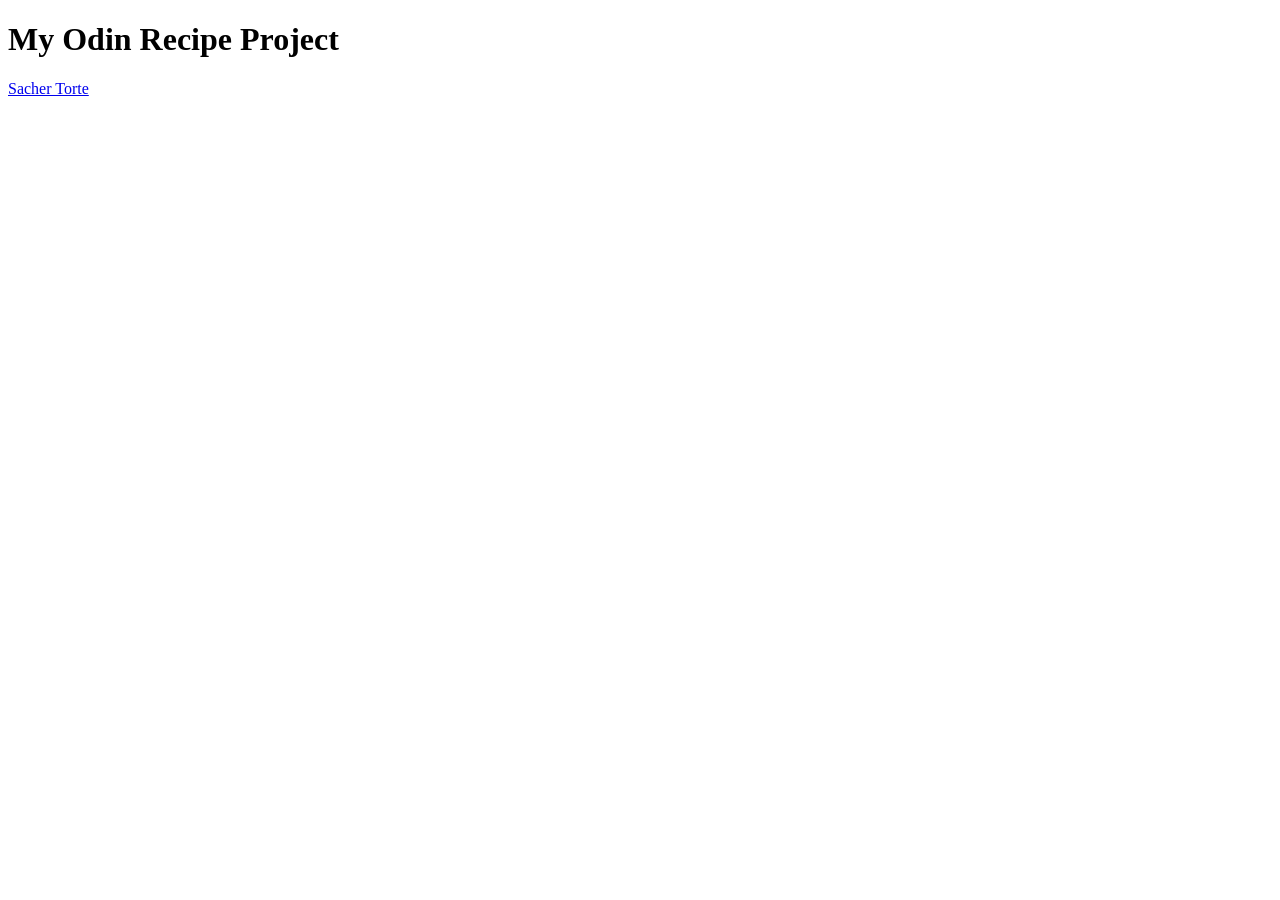
==== index.html @ 26df0b33 "Add initial structure with one recipe page" ====
<!DOCTYPE html>
<html lang="en">
<head>
    <meta charset="UTF-8">
    <title>My Recipe Project</title>
</head>

<body>
    <h1>My Odin Recipe Project</h1>

    <a href="recipes/sachertorte.html">Sacher Torte</a>
</body>
</html>
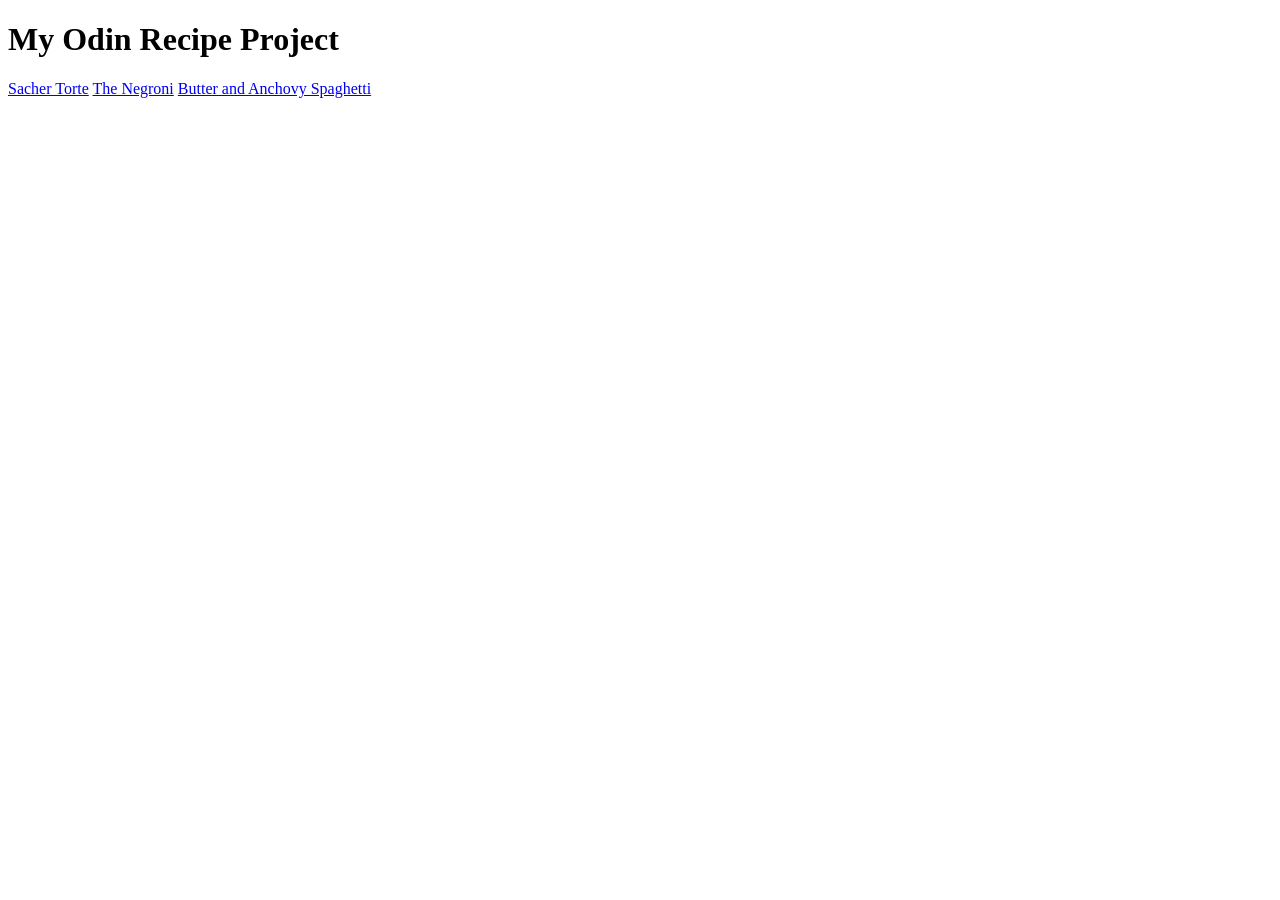
==== commit 40e84af9: "Edit index.html and Add two additional recipes" ====
--- a/index.html
+++ b/index.html
@@ -1,13 +1,18 @@
 <!DOCTYPE html>
 <html lang="en">
-<head>
-    <meta charset="UTF-8">
-    <title>My Recipe Project</title>
-</head>
+    
+    <head>
+        <meta charset="UTF-8">
+        <title>My Recipe Project</title>
+    </head>
 
-<body>
-    <h1>My Odin Recipe Project</h1>
+    <body>
+        <h1>My Odin Recipe Project</h1>
 
-    <a href="recipes/sachertorte.html">Sacher Torte</a>
-</body>
+        <a href="recipes/sachertorte.html">Sacher Torte</a>
+        <a href="recipes/negroni.html">The Negroni</a>
+        <a href="recipes/spaghetti.html">Butter and Anchovy Spaghetti</a>
+
+    </body>
+
 </html>
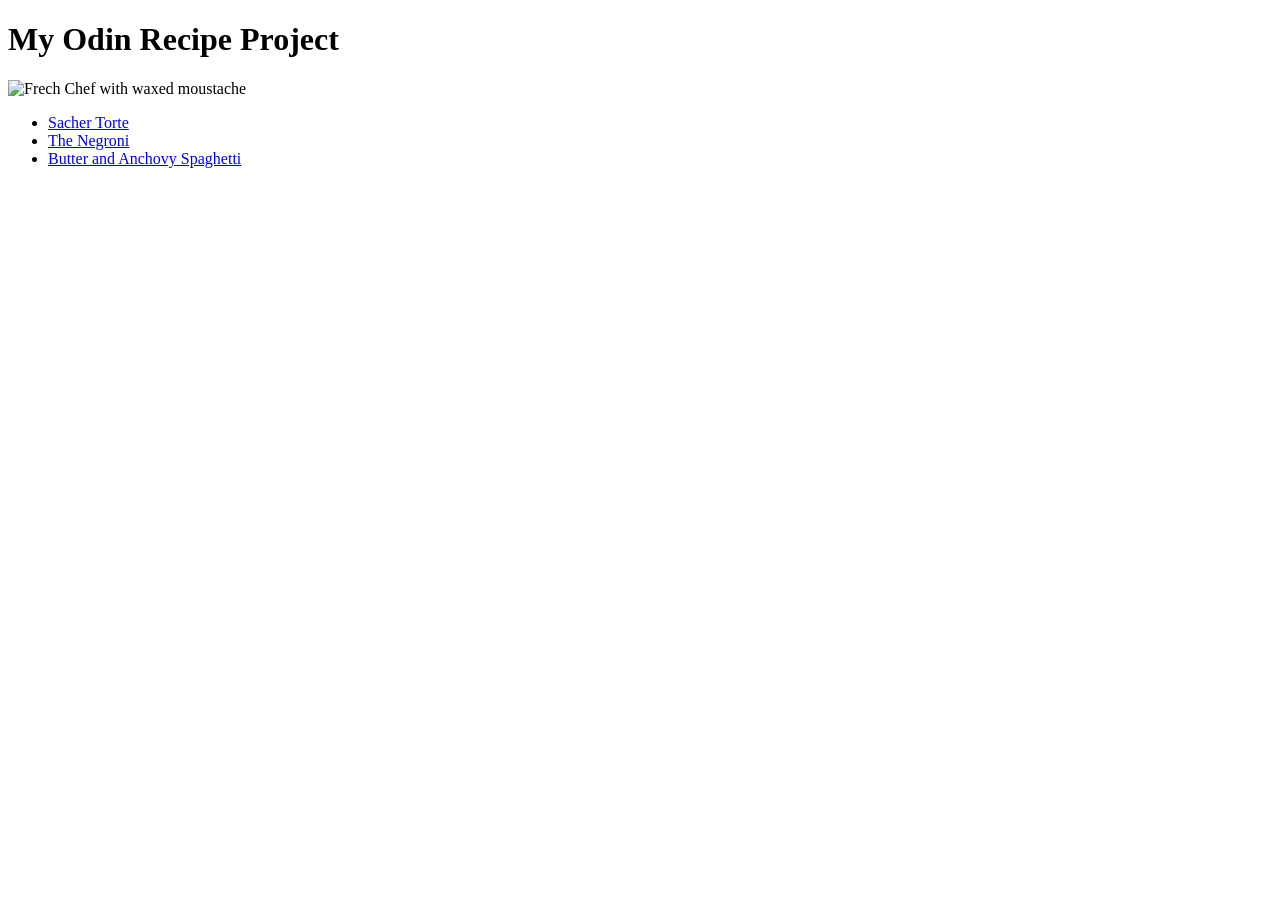
==== commit 9b1e3261: "Edit index.html into list and add complete Negroni Recipe" ====
--- a/index.html
+++ b/index.html
@@ -9,10 +9,14 @@
     <body>
         <h1>My Odin Recipe Project</h1>
 
-        <a href="recipes/sachertorte.html">Sacher Torte</a>
-        <a href="recipes/negroni.html">The Negroni</a>
-        <a href="recipes/spaghetti.html">Butter and Anchovy Spaghetti</a>
+        <img src="../odin-recipes/img/chef.jpg" alt="Frech Chef with waxed moustache">
 
+        <ul>
+            <li><a href="recipes/sachertorte.html">Sacher Torte</a></li>
+            <li><a href="recipes/negroni.html">The Negroni</a></li>
+            <li><a href="recipes/spaghetti.html">Butter and Anchovy Spaghetti</a></li>  
+        </ul>
+        
     </body>
 
 </html>
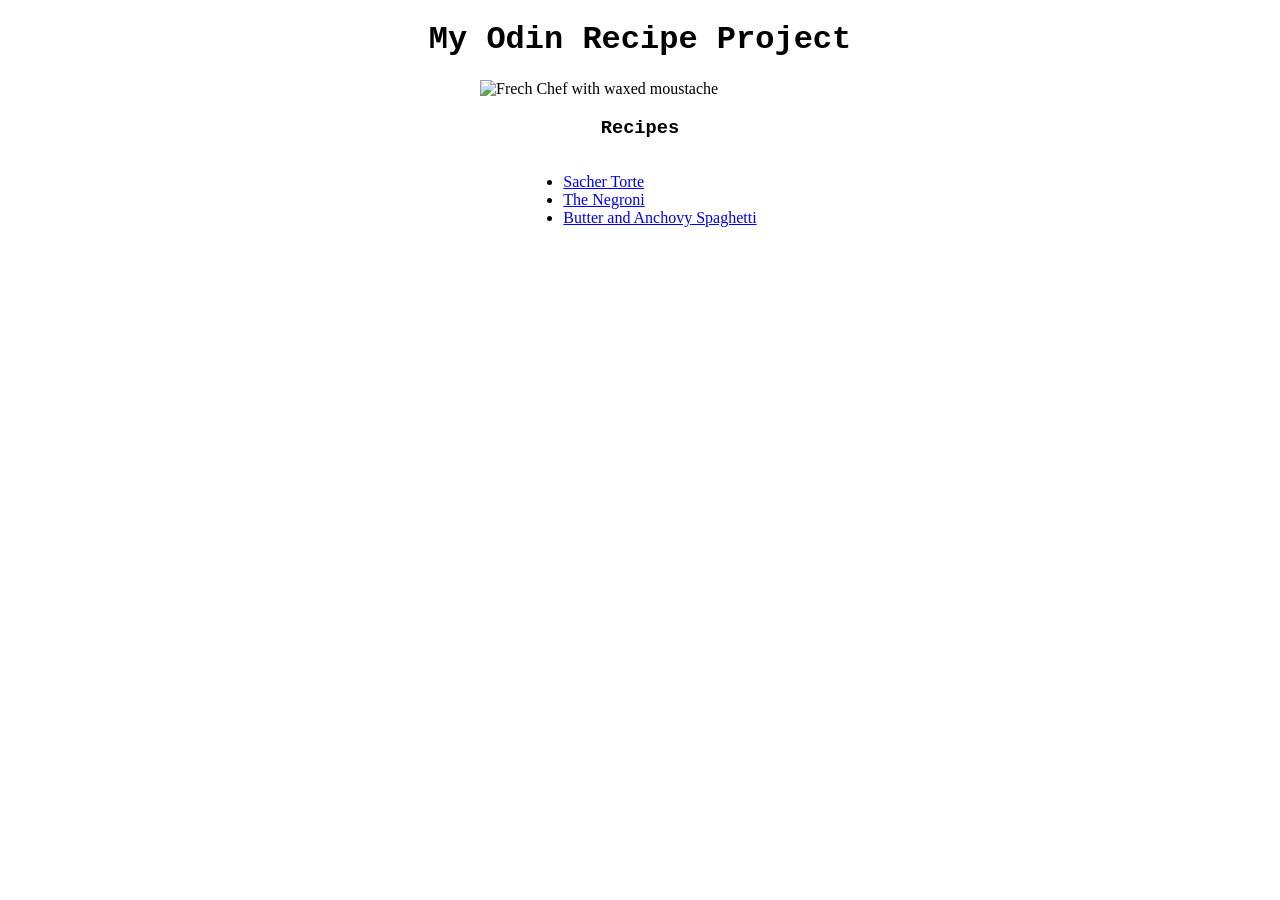
==== commit 25881b9c: "Add css to landing page" ====
--- a/index.html
+++ b/index.html
@@ -4,19 +4,23 @@
     <head>
         <meta charset="UTF-8">
         <title>My Recipe Project</title>
+        <link rel="stylesheet" href="style.css">
     </head>
 
     <body>
-        <h1>My Odin Recipe Project</h1>
+        <h1 class="header">My Odin Recipe Project</h1>
 
-        <img src="../odin-recipes/img/chef.jpg" alt="Frech Chef with waxed moustache">
+        <img class="image" src="../odin-recipes/img/chef.jpg" alt="Frech Chef with waxed moustache">
 
-        <ul>
-            <li><a href="recipes/sachertorte.html">Sacher Torte</a></li>
-            <li><a href="recipes/negroni.html">The Negroni</a></li>
-            <li><a href="recipes/spaghetti.html">Butter and Anchovy Spaghetti</a></li>  
-        </ul>
+        <h3 class="header">Recipes</h3>
         
+        <div class="container">
+            <ul class="myUL">
+                <li><a href="recipes/sachertorte.html">Sacher Torte</a></li>
+                <li><a href="recipes/negroni.html">The Negroni</a></li>
+                <li><a href="recipes/spaghetti.html">Butter and Anchovy Spaghetti</a></li>  
+            </ul>
+        </div>
     </body>
 
 </html>
--- a/style.css
+++ b/style.css
@@ -0,0 +1,22 @@
+.header {
+    font-family: 'Courier New', Courier, monospace;
+    font-weight: bold;
+    text-align: center;
+}
+
+.image {
+    display: block;
+    margin-left: auto;
+    margin-right: auto;
+    width: 320px;
+    height: auto;
+}
+
+div.container {
+    text-align: center;
+}
+
+ul.myUL {
+    display: inline-block;
+    text-align: left;
+}
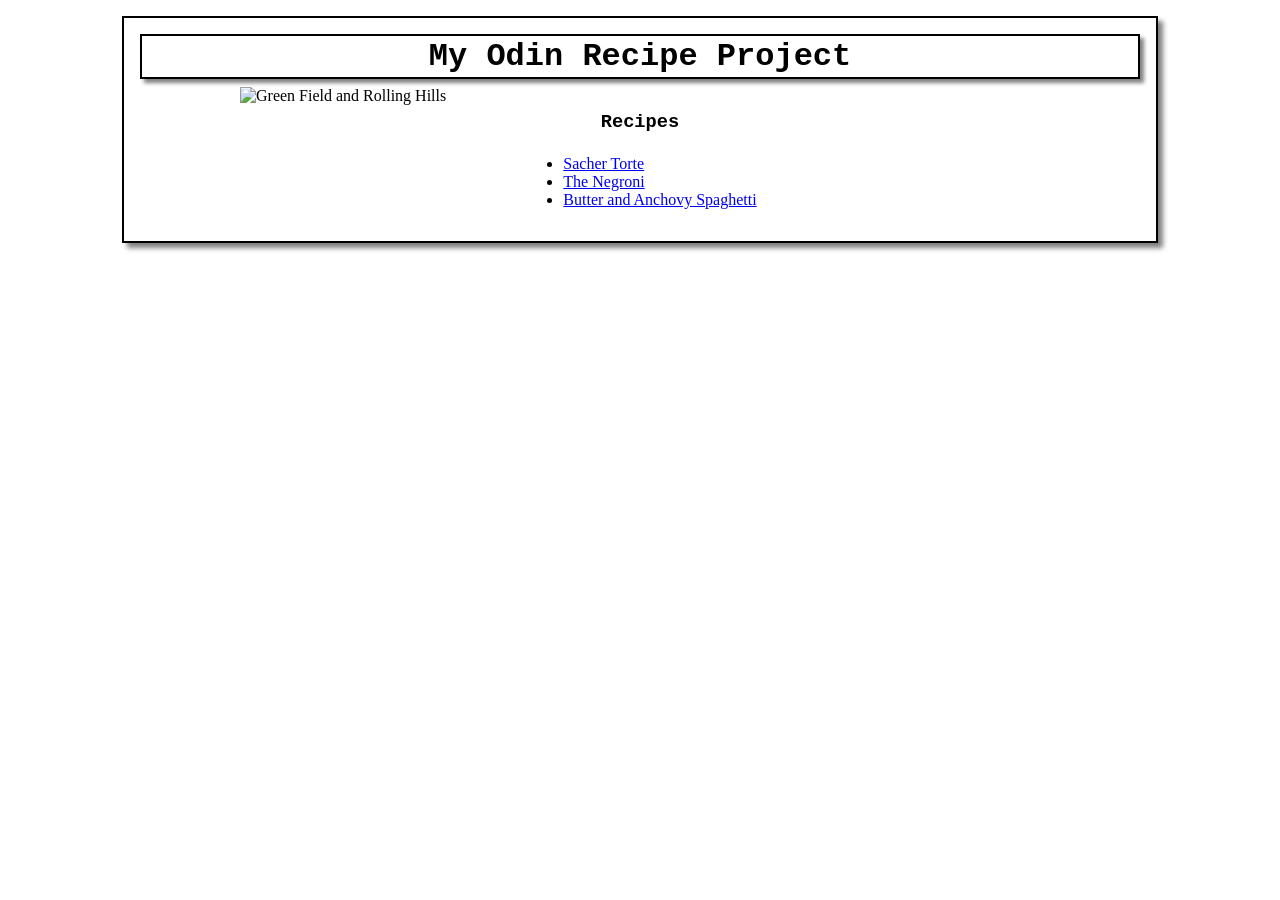
==== commit 92df8eb2: "Added new divsto html and added to styles to style sheets and added new image" ====
--- a/index.html
+++ b/index.html
@@ -8,11 +8,13 @@
     </head>
 
     <body>
-        <h1 class="header">My Odin Recipe Project</h1>
+        <div class="recipe_card">
+        
+            <h1 class="header">My Odin Recipe Project</h1>
 
-        <img class="image" src="../odin-recipes/img/chef.jpg" alt="Frech Chef with waxed moustache">
+        <img class="image" src="../odin-recipes/img/greenfield.jpg" alt="Green Field and Rolling Hills">
 
-        <h3 class="header">Recipes</h3>
+        <h3 class="header2">Recipes</h3>
         
         <div class="container">
             <ul class="myUL">
--- a/style.css
+++ b/style.css
@@ -1,15 +1,43 @@
+body {
+    background: white;
+}
+
+.recipe_card {
+    background-color: white;
+    width: 1000px;
+    margin: 16px auto;
+    padding: 16px;
+    border: 2px solid black;
+    box-shadow: 5px 5px 5px gray;
+}
+
 .header {
     font-family: 'Courier New', Courier, monospace;
     font-weight: bold;
     text-align: center;
+    border: 2px solid black;
+    margin: auto;
+    padding: 2px;
+    box-shadow: 4px 4px 4px gray;
+    
 }
 
 .image {
     display: block;
+    margin-top: 8px;
+    margin-bottom: auto;
     margin-left: auto;
     margin-right: auto;
-    width: 320px;
+    width: 800px;
     height: auto;
+}
+.header2{
+    width: auto;
+    font-family: 'Courier New', Courier, monospace;
+    font-weight: bold;
+    text-align: center;
+    padding: 2px;
+    margin: 4px;
 }
 
 div.container {
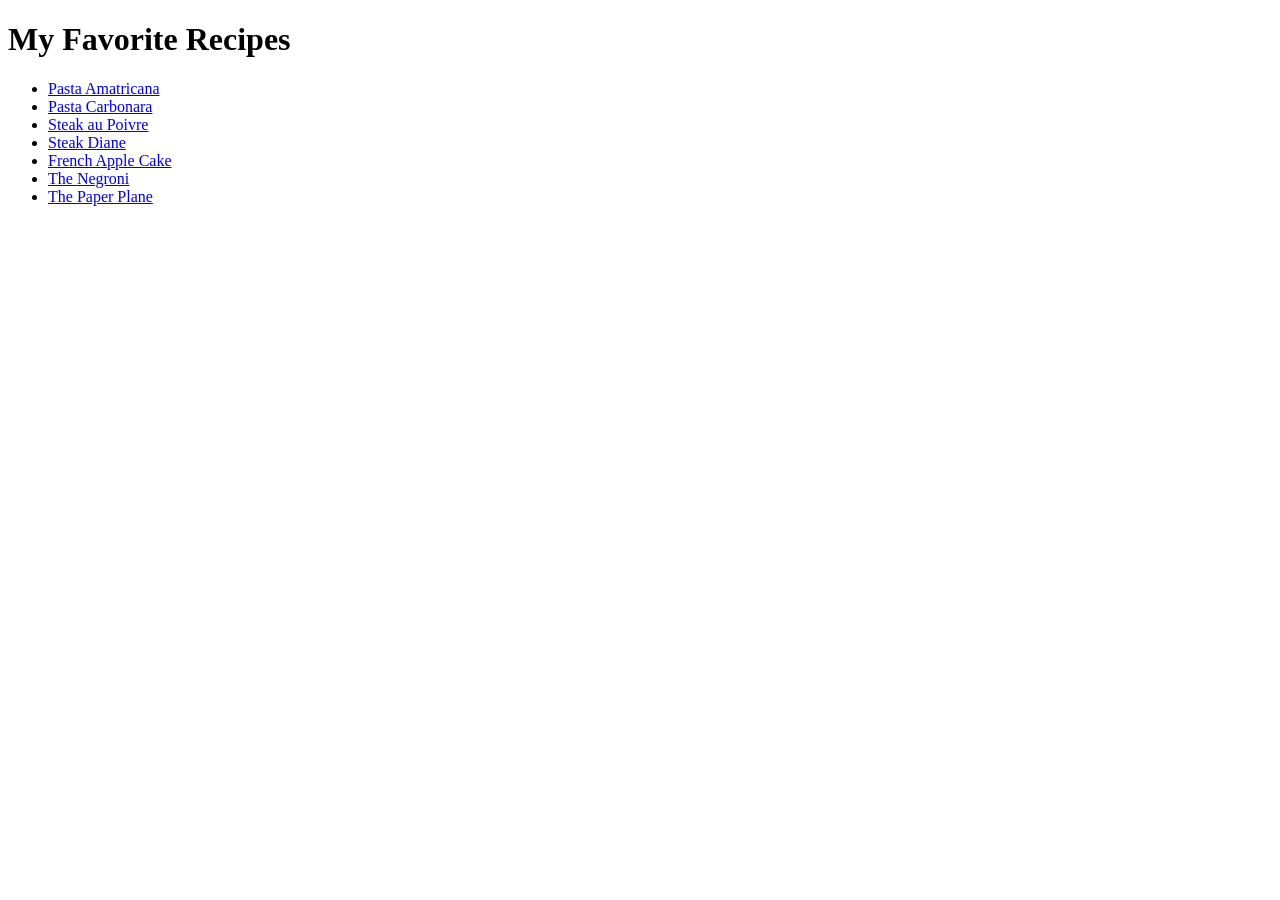
==== commit 6d564349: "Add index.html and linked pages" ====
--- a/index.html
+++ b/index.html
@@ -1,28 +1,21 @@
 <!DOCTYPE html>
 <html lang="en">
-    
-    <head>
-        <meta charset="UTF-8">
-        <title>My Recipe Project</title>
-        <link rel="stylesheet" href="style.css">
-    </head>
+<head>
+  <meta charset="UTF-8">
+  <meta name="viewport" content="width=device-width, initial-scale=1.0">
+  <title>My Favorite Recipes</title>
+</head>
+<body>
+  <h1>My Favorite Recipes</h1>
 
-    <body>
-        <div class="recipe_card">
-        
-            <h1 class="header">My Odin Recipe Project</h1>
-
-        <img class="image" src="../odin-recipes/img/greenfield.jpg" alt="Green Field and Rolling Hills">
-
-        <h3 class="header2">Recipes</h3>
-        
-        <div class="container">
-            <ul class="myUL">
-                <li><a href="recipes/sachertorte.html">Sacher Torte</a></li>
-                <li><a href="recipes/negroni.html">The Negroni</a></li>
-                <li><a href="recipes/spaghetti.html">Butter and Anchovy Spaghetti</a></li>  
-            </ul>
-        </div>
-    </body>
-
+  <ul>
+    <li><a href="./pages/amatricana.html">Pasta Amatricana</a></li>
+    <li><a href="./pages/carbonara.html">Pasta Carbonara</a></li>
+    <li><a href="./pages/steak-au-poivre.html">Steak au Poivre</a></li>
+    <li><a href="./pages/steak-diane.html">Steak Diane</a></li>
+    <li><a href="./pages/apple-cake.html">French Apple Cake</a></li>
+    <li><a href="./pages/negroni.html">The Negroni</a></li>
+    <li><a href="./pages/paper-plane.html">The Paper Plane</a></li>
+  </ul>
+</body>
 </html>
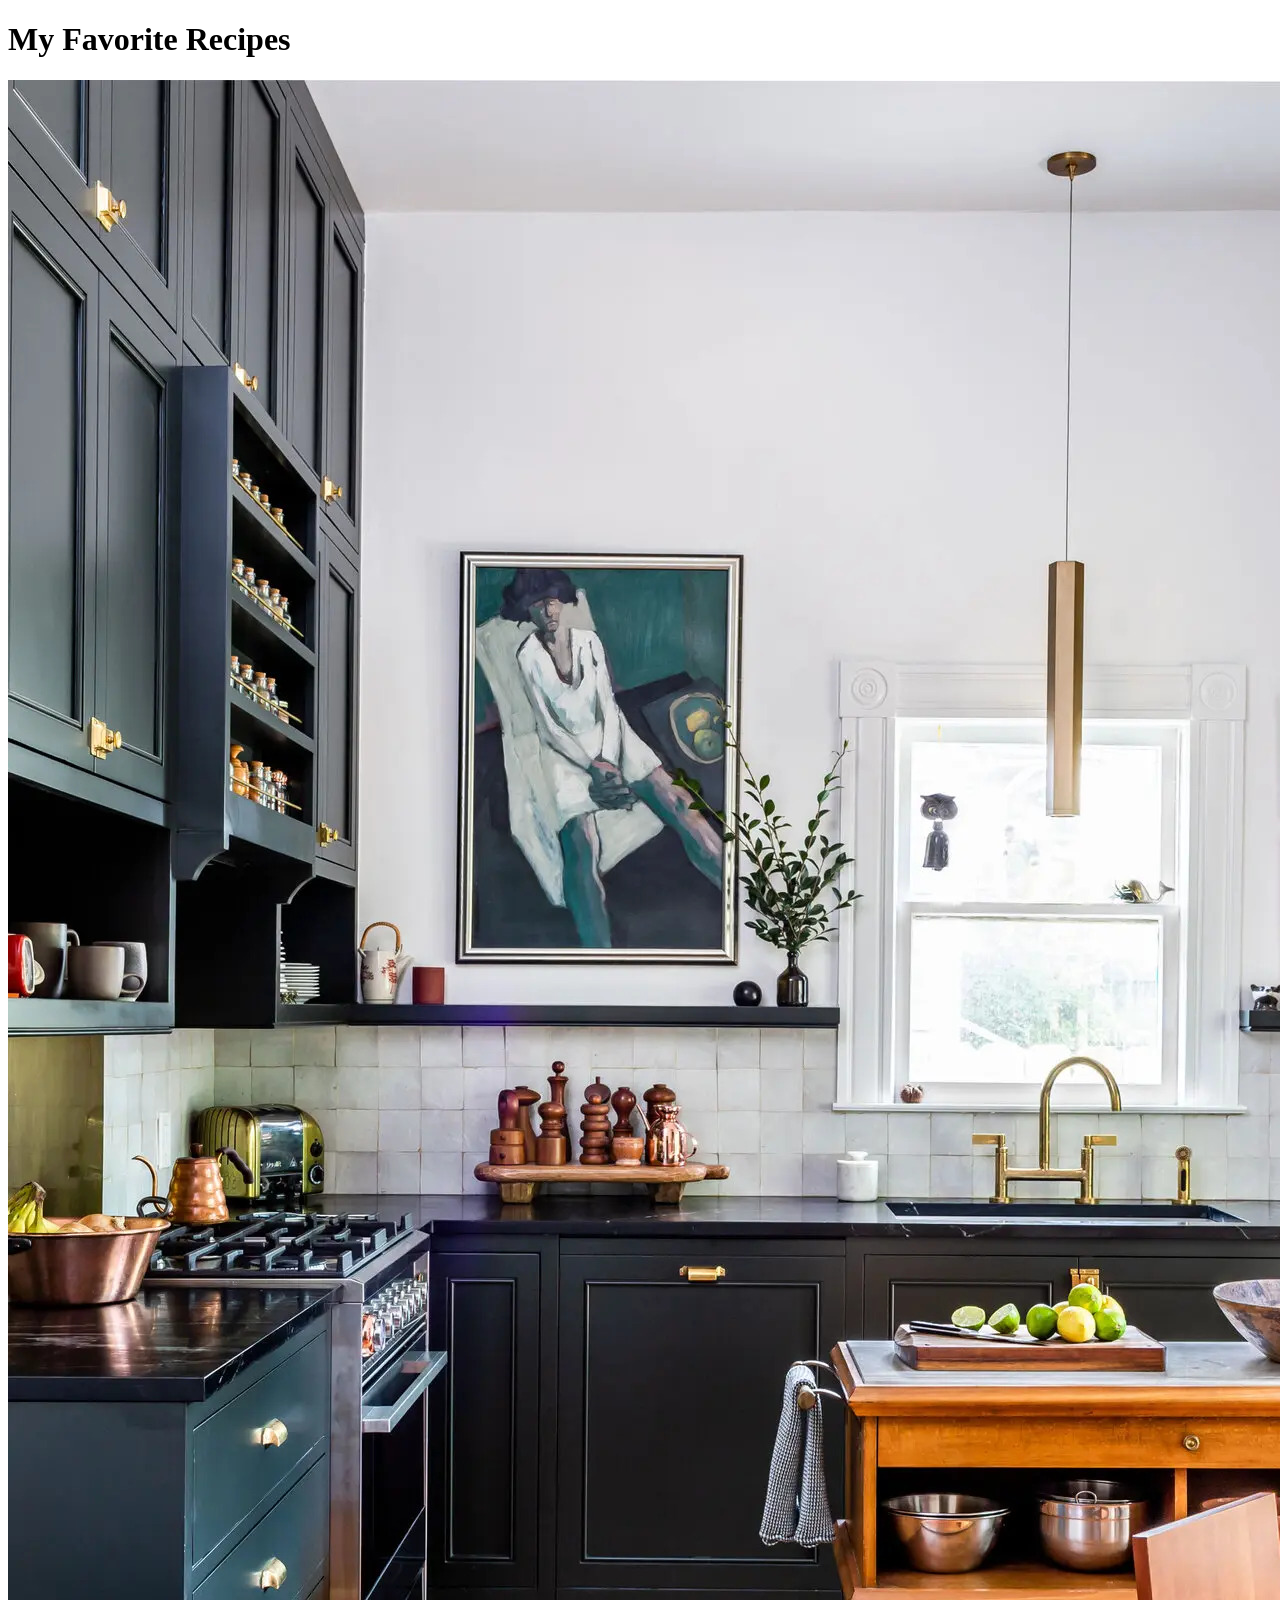
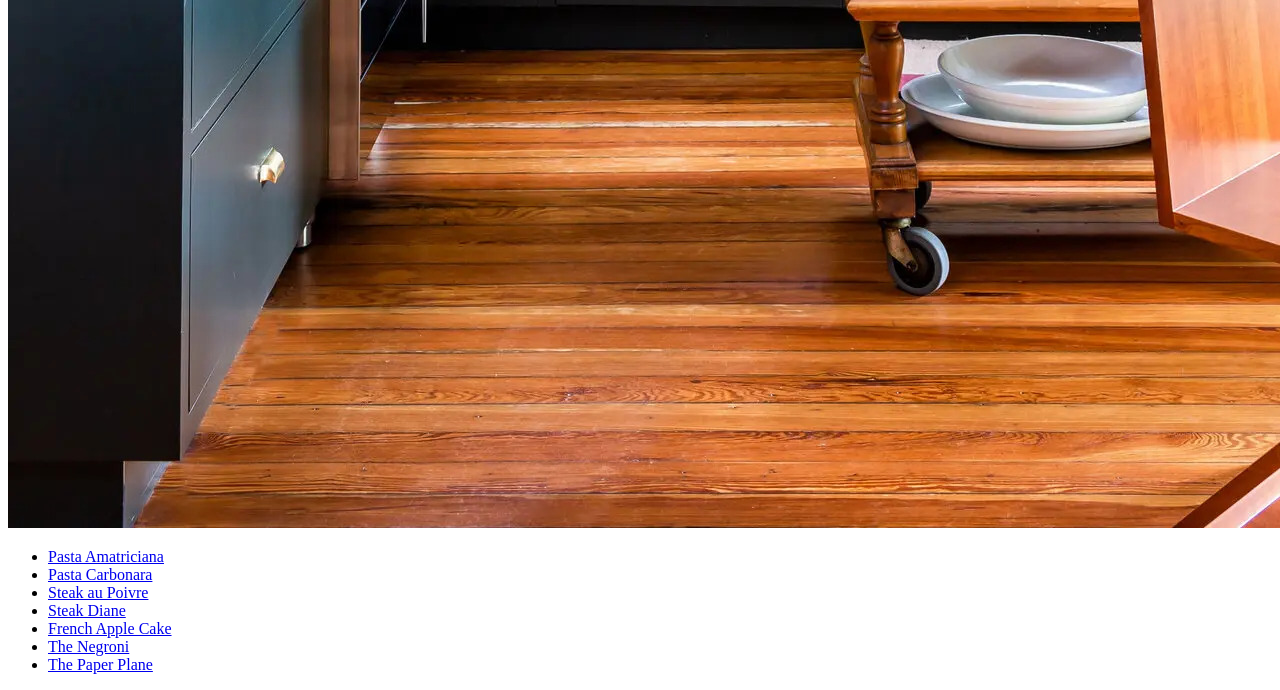
==== commit f6177d01: "Add images and updated html files" ====
--- a/index.html
+++ b/index.html
@@ -6,16 +6,22 @@
   <title>My Favorite Recipes</title>
 </head>
 <body>
-  <h1>My Favorite Recipes</h1>
-
-  <ul>
-    <li><a href="./pages/amatricana.html">Pasta Amatricana</a></li>
-    <li><a href="./pages/carbonara.html">Pasta Carbonara</a></li>
-    <li><a href="./pages/steak-au-poivre.html">Steak au Poivre</a></li>
-    <li><a href="./pages/steak-diane.html">Steak Diane</a></li>
-    <li><a href="./pages/apple-cake.html">French Apple Cake</a></li>
-    <li><a href="./pages/negroni.html">The Negroni</a></li>
-    <li><a href="./pages/paper-plane.html">The Paper Plane</a></li>
-  </ul>
+  <div>
+    <h1>My Favorite Recipes</h1>
+  </div>
+  <div>
+    <img src="./images/kitchen.jpg" alt="A Kitchen">
+  </div>
+  <div>
+    <ul>
+      <li><a href="./pages/amatriciana.html">Pasta Amatriciana</a></li>
+      <li><a href="./pages/carbonara.html">Pasta Carbonara</a></li>
+      <li><a href="./pages/steak-au-poivre.html">Steak au Poivre</a></li>
+      <li><a href="./pages/steak-diane.html">Steak Diane</a></li>
+      <li><a href="./pages/apple-cake.html">French Apple Cake</a></li>
+      <li><a href="./pages/negroni.html">The Negroni</a></li>
+      <li><a href="./pages/paper-plane.html">The Paper Plane</a></li>
+    </ul>
+  </div>
 </body>
 </html>
